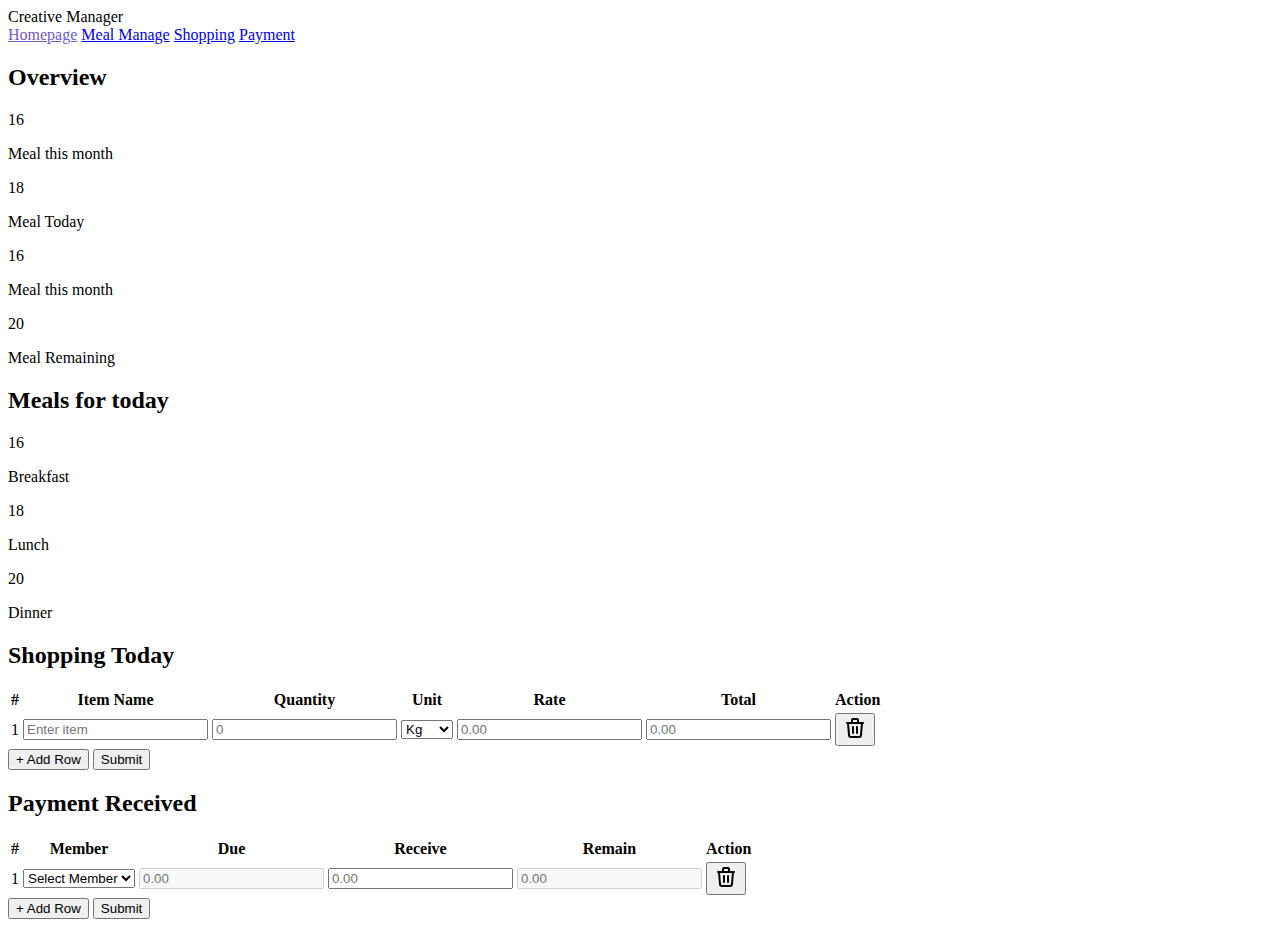
==== index.html @ c535d6b1 "Add files via upload" ====
<!DOCTYPE html>
<html lang="en">
<head>
    <meta charset="UTF-8">
    <meta name="viewport" content="width=device-width, initial-scale=1.0">
    <title>Mess Manager</title>
    <link rel="stylesheet" href="/CSS/homepage.css">
</head>
<body>
    <div class="dashboard">
        <!-- Sidebar -->
        <aside class="sidebar">
            <div class="logo">Creative Manager</div>
            <nav class="menu">
                <a href="index.html" class="menu-item" style="color: slateblue;">Homepage</a>
                <a href="/Project/meal.html" class="menu-item">Meal Manage</a>
                <a href="/Project/shopping.html" class="menu-item">Shopping</a>
                <a href="/Project/payment.html" class="menu-item">Payment</a>
            </nav>
        </aside>

        <!-- Main Content -->
        <main class="parent">
            <!-- Overview Section -->
            <div class="section-container">
                <h2 class="section-title">Overview</h2>
                <div class="section">
                    <div class="card-fill-focus">
                        <div class="info">
                            <p class="card-title">16</p>
                            <p class="card-sub">Meal this month</p>
                        </div>
                    </div>
                    <div class="card-fill">
                        <div class="info">
                            <p class="card-title">18</p>
                            <p class="card-sub">Meal Today</p>
                        </div>
                    </div>
                    <div class="card-fill">
                        <div class="info">
                            <p class="card-title">16</p>
                            <p class="card-sub">Meal this month</p>
                        </div>
                    </div>
                    <div class="card-fill">
                        <div class="info">
                            <p class="card-title">20</p>
                            <p class="card-sub">Meal Remaining</p>
                        </div>
                    </div>
                </div>
            </div>
            <!-- Meals for Today Section -->
<div class="section-container">
    <h2 class="section-title">Meals for today</h2>
    <div class="section">
        <div class="card-outline">
            <div class="info">
                <p class="card-title">16</p>
                <p class="card-sub">Breakfast</p>
            </div>
        </div>
        <div class="card-outline">
            <div class="info">
                <p class="card-title">18</p>
                <p class="card-sub">Lunch</p>
            </div>
        </div>
        <div class="card-outline">
            <div class="info">
                <p class="card-title">20</p>
                <p class="card-sub">Dinner</p>
            </div>
        </div>
    </div>
</div>
<!-- Shopping Today Section -->
<div class="section-container">
    <h2 class="section-title">Shopping Today</h2>
    <div class="table-container">
        <table class="shopping-table">
            <thead>
                <tr>
                    <th>#</th>
                    <th>Item Name</th>
                    <th>Quantity</th>
                    <th>Unit</th>
                    <th>Rate</th>
                    <th>Total</th>
                    <th>Action</th>
                </tr>
            </thead>
            <tbody>
                <tr>
                    <td>1</td>
                    <td><input type="text" class="table-input" placeholder="Enter item"></td>
                    <td><input type="number" class="table-input" placeholder="0"></td>
                    <td>
                        <select class="table-input">
                            <option>Kg</option>
                            <option>Liter</option>
                            <option>Pack</option>
                        </select>
                    </td>
                    <td><input type="number" class="table-input" placeholder="0.00"></td>
                    <td><input type="number" class="table-input" placeholder="0.00" readonly></td>
                    <td>
                        <button class="delete-btn">
                            <svg xmlns="http://www.w3.org/2000/svg" width="24" height="24" viewBox="0 0 24 24" fill="none" stroke="currentColor" stroke-width="2" stroke-linecap="round" stroke-linejoin="round" class="icon icon-tabler icons-tabler-outline icon-tabler-trash">
                                <path stroke="none" d="M0 0h24v24H0z" fill="none"/>
                                <path d="M4 7l16 0" />
                                <path d="M10 11l0 6" />
                                <path d="M14 11l0 6" />
                                <path d="M5 7l1 12a2 2 0 0 0 2 2h8a2 2 0 0 0 2 -2l1 -12" />
                                <path d="M9 7v-3a1 1 0 0 1 1 -1h4a1 1 0 0 1 1 1v3" />
                            </svg>
                        </button>
                    </td>
                </tr>
            </tbody>
        </table>
        <div class="table-buttons">
            <button class="add-row-btn">+ Add Row</button>
            <button class="submit-btn">Submit</button>
        </div>
    </div>
</div>
<!-- Payment Received Section -->
<div class="section-container">
    <h2 class="section-title">Payment Received</h2>
    <div class="table-container">
        <table class="payment-table">
            <thead>
                <tr>
                    <th>#</th>
                    <th>Member</th>
                    <th>Due</th>
                    <th>Receive</th>
                    <th>Remain</th>
                    <th>Action</th>
                </tr>
            </thead>
            <tbody>
                <tr>
                    <td>1</td>
                    <td>
                        <select class="table-input">
                            <option>Select Member</option>
                            <option>John Doe</option>
                            <option>Jane Smith</option>
                            <option>Mark Lee</option>
                        </select>
                    </td>
                    <td><input type="number" class="table-input" placeholder="0.00" disabled></td>
                    <td><input type="number" class="table-input" placeholder="0.00"></td>
                    <td><input type="number" class="table-input" placeholder="0.00" disabled></td>
                    <td>
                        <button class="delete-btn">
                            <svg xmlns="http://www.w3.org/2000/svg" width="24" height="24" viewBox="0 0 24 24" fill="none" stroke="currentColor" stroke-width="2" stroke-linecap="round" stroke-linejoin="round" class="icon icon-tabler icons-tabler-outline icon-tabler-trash">
                                <path stroke="none" d="M0 0h24v24H0z" fill="none"/>
                                <path d="M4 7l16 0" />
                                <path d="M10 11l0 6" />
                                <path d="M14 11l0 6" />
                                <path d="M5 7l1 12a2 2 0 0 0 2 2h8a2 2 0 0 0 2 -2l1 -12" />
                                <path d="M9 7v-3a1 1 0 0 1 1 -1h4a1 1 0 0 1 1 1v3" />
                            </svg>
                        </button>
                    </td>
                </tr>
            </tbody>
        </table>
        <div class="table-buttons">
            <button class="add-row-btn">+ Add Row</button>
            <button class="submit-btn">Submit</button>
        </div>
    </div>
</div>


        </main>
    </div>
    <script src="/JS/homepage.js"></script>
</body>
</html>
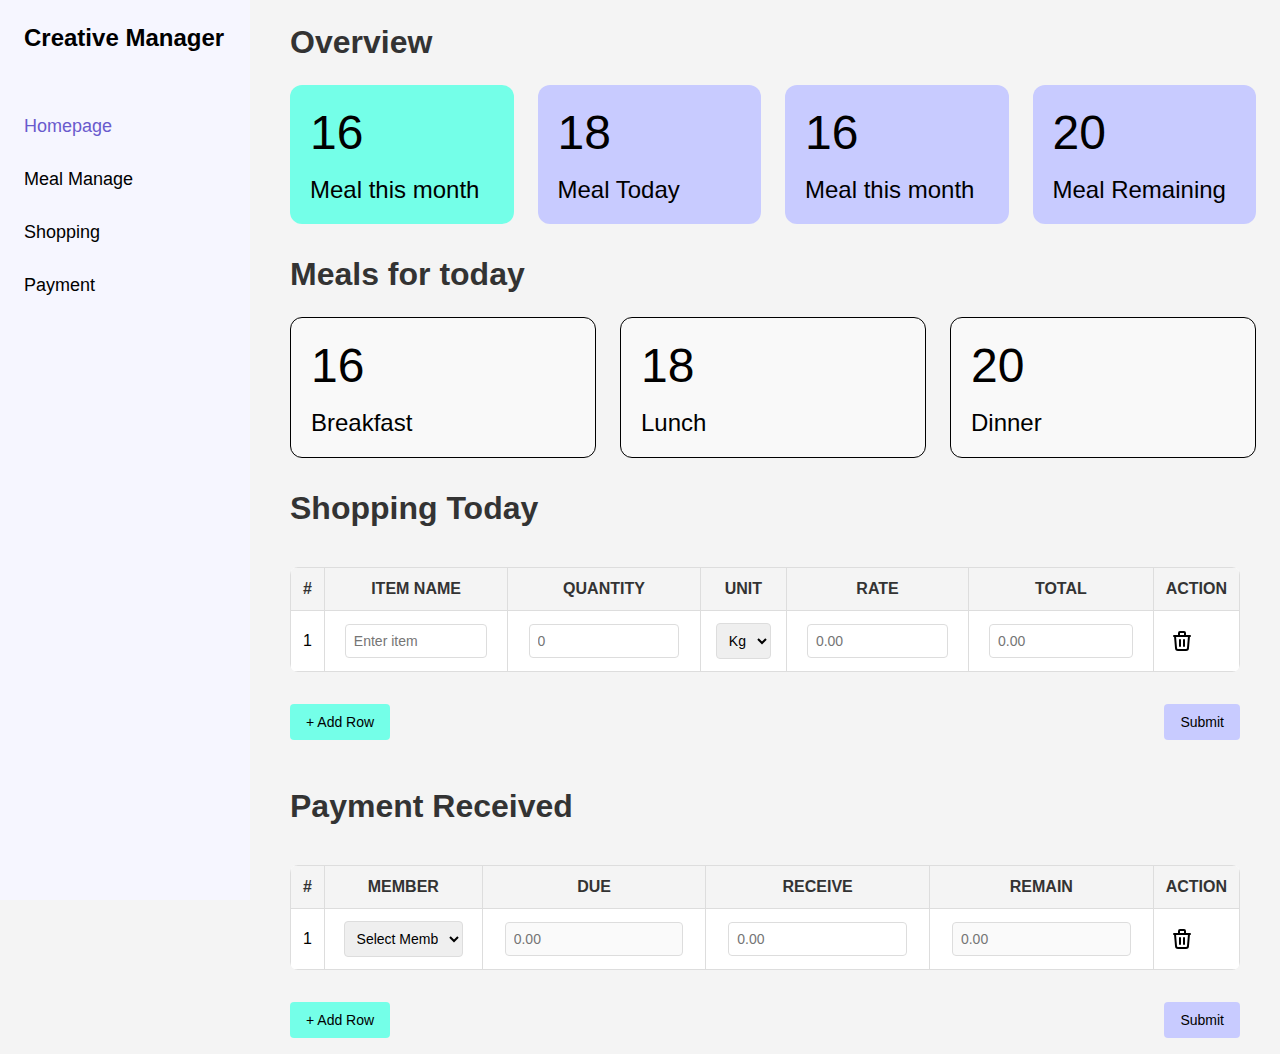
==== commit c0a12737: "Update index.html" ====
--- a/index.html
+++ b/index.html
@@ -4,7 +4,7 @@
     <meta charset="UTF-8">
     <meta name="viewport" content="width=device-width, initial-scale=1.0">
     <title>Mess Manager</title>
-    <link rel="stylesheet" href="/CSS/homepage.css">
+    <link rel="stylesheet" href="CSS/homepage.css">
 </head>
 <body>
     <div class="dashboard">
--- a/CSS/homepage.css
+++ b/CSS/homepage.css
@@ -0,0 +1,227 @@
+/* Reset default margins and box sizing */
+* {
+    margin: 0;
+    padding: 0;
+    box-sizing: border-box;
+}
+
+body {
+    font-family: sans-serif;
+    background-color: #f4f4f4;
+    display: flex;
+    height: 100vh;
+}
+
+/* Dashboard Layout */
+.dashboard {
+    display: flex;
+    width: 100%;
+    height: 100%;
+}
+
+/* Sidebar Styling */
+.sidebar {
+    width: 250px;
+    background-color: #F6F6FF;
+    color: #000;
+    padding: 24px;
+    display: flex;
+    flex-direction: column;
+    align-items: flex-start;
+    gap: 64px; /* Gap between logo and menu items */
+}
+
+.logo {
+    font-size: 24px;
+    font-weight: bold;
+}
+
+.menu {
+    display: flex;
+    flex-direction: column;
+    gap: 32px; /* Gap between menu items */
+}
+
+.menu-item {
+    text-decoration: none;
+    color: #000;
+    font-size: 18px;
+    transition: color 0.3s ease;
+}
+
+.menu-item:hover {
+    color: #c8cbff;
+}
+
+/* Main Content */
+.parent {
+    flex: 1;
+    padding: 24px;
+    display: flex;
+    flex-direction: column;
+    gap: 32px;
+}
+
+/* Section Container */
+.section-container {
+    display: flex;
+    flex-direction: column;
+    gap: 16px; /* Space between title and cards */
+}
+
+.section-title {
+    font-size: 32px;
+    font-weight: 600;
+    color: #333;
+    margin-bottom: 8px;
+    text-align: left;
+    padding-left: 16px;
+}
+
+.section {
+    display: flex;
+    justify-content: flex-start;
+    gap: 24px;
+    padding-left: 16px;
+}
+
+.card-fill {
+    flex: 1;
+    min-width: 200px;
+    padding: 20px;
+    background: #C8CBFF;
+    border-radius: 12px;
+}
+.card-fill-focus {
+    flex: 1;
+    min-width: 200px;
+    padding: 20px;
+    background: #74ffe8;
+    border-radius: 12px;
+}
+
+.info {
+    display: flex;
+    flex-direction: column;
+    justify-content: space-between;
+    height: auto;
+}
+
+.card-title {
+    font-size: 48px;
+    font-weight: 400;
+    color: #000;
+    margin-bottom: 16px;
+}
+
+.card-sub {
+    font-size: 24px;
+    color: #000;
+}
+.card-outline {
+    flex: 1;
+    min-width: 200px;
+    padding: 20px;
+    border: 1px solid #000; /* Different border style */
+    border-radius: 12px;
+    background: #f9f9f9; /* Light background for differentiation */
+}
+/* Table Styling */
+/* Table Styling */
+.table-container {
+    margin-top: 16px;
+    padding: 0 16px;
+    overflow-x: auto; /* Enable horizontal scrolling for small screens */
+}
+
+.shopping-table,
+.payment-table {
+    width: 100%;
+    max-width: 100%; /* Ensure the table doesn't overflow */
+    border-collapse: collapse; /* Merge table borders */
+    margin-bottom: 16px;
+    background-color: #fff; /* White background for better readability */
+    border-radius: 8px; /* Rounded corners */
+    overflow: hidden;
+}
+
+.shopping-table th,
+.payment-table th,
+.shopping-table td,
+.payment-table td {
+    border: 1px solid #ddd;
+    padding: 12px; /* Increase padding for readability */
+    text-align: center;
+    vertical-align: middle; /* Align text in the middle vertically */
+}
+
+.shopping-table th,
+.payment-table th {
+    background-color: #f4f4f4;
+    font-weight: bold;
+    color: #333;
+    text-transform: uppercase; /* Optional: For header styling */
+}
+
+.table-input {
+    width: 90%; /* Slight padding to avoid stretching to table edges */
+    padding: 8px;
+    font-size: 14px;
+    border: 1px solid #ddd;
+    border-radius: 4px;
+}
+
+.table-input:focus {
+    outline: none;
+    border-color: #74ffe8; /* Highlight on focus */
+}
+
+.delete-btn {
+    background: none;
+    border: none;
+    cursor: pointer;
+    padding: 4px; /* Add some padding to the button */
+    display: flex;
+    align-items: center;
+    justify-content: center;
+}
+
+.delete-btn:hover svg {
+    stroke: #ff6f6f; /* Highlight the delete icon on hover */
+}
+
+/* Table Buttons */
+.table-buttons {
+    display: flex;
+    justify-content: space-between;
+    align-items: center;
+    padding: 16px 0;
+}
+
+.add-row-btn,
+.submit-btn {
+    padding: 10px 16px;
+    font-size: 14px;
+    border: none;
+    border-radius: 4px;
+    cursor: pointer;
+    transition: background-color 0.3s ease;
+}
+
+.add-row-btn {
+    background-color: #74ffe8;
+    color: #000;
+}
+
+.add-row-btn:hover {
+    background-color: #5de6cf;
+}
+
+.submit-btn {
+    background-color: #c8cbff;
+    color: #000;
+}
+
+.submit-btn:hover {
+    background-color: #b0b4ff;
+}
